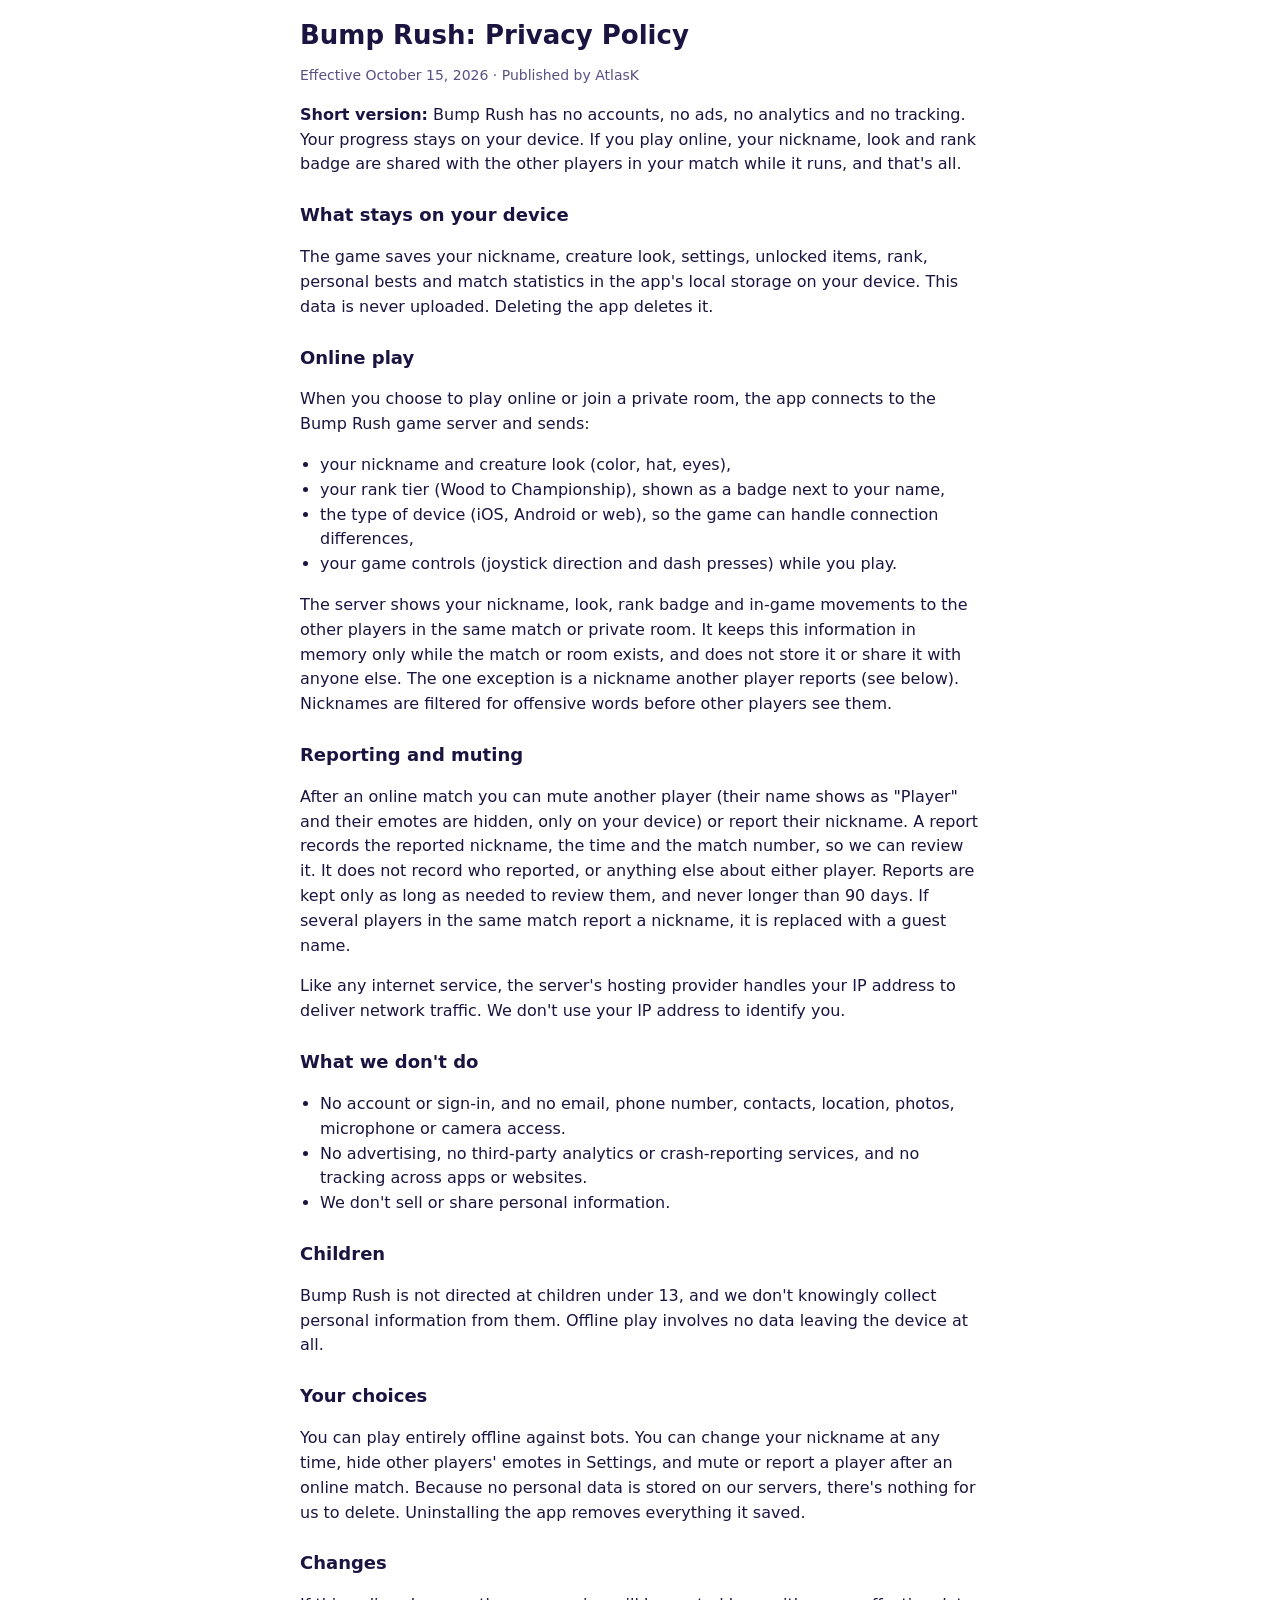
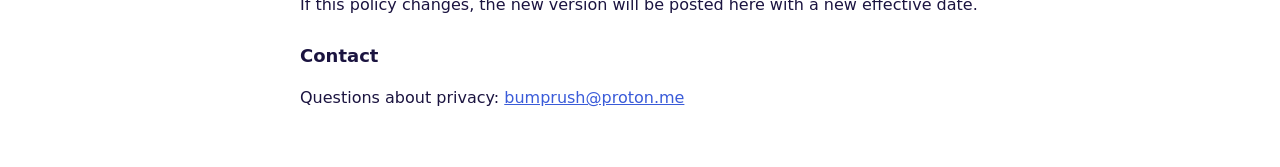
==== bumprush/privacy.html @ 60bdaece "Bump Rush: privacy, support and licenses pages; server settings file" ====
<!doctype html>
<html lang="en">
  <head>
    <meta charset="utf-8" />
    <meta name="viewport" content="width=device-width, initial-scale=1" />
    <title>Bump Rush: Privacy Policy</title>
    <link rel="stylesheet" href="legal.css" />
  </head>
  <body>
    <main>
      <h1>Bump Rush: Privacy Policy</h1>
      <p class="meta">Effective October 15, 2026 · Published by AtlasK</p>

      <p><strong>Short version:</strong> Bump Rush has no accounts, no ads, no analytics and no tracking. Your progress stays on your device. If you play online, your nickname, look and rank badge are shared with the other players in your match while it runs, and that's all.</p>

      <h2>What stays on your device</h2>
      <p>The game saves your nickname, creature look, settings, unlocked items, rank, personal bests and match statistics in the app's local storage on your device. This data is never uploaded. Deleting the app deletes it.</p>

      <h2>Online play</h2>
      <p>When you choose to play online or join a private room, the app connects to the Bump Rush game server and sends:</p>
      <ul>
        <li>your nickname and creature look (color, hat, eyes),</li>
        <li>your rank tier (Wood to Championship), shown as a badge next to your name,</li>
        <li>the type of device (iOS, Android or web), so the game can handle connection differences,</li>
        <li>your game controls (joystick direction and dash presses) while you play.</li>
      </ul>
      <p>The server shows your nickname, look, rank badge and in-game movements to the other players in the same match or private room. It keeps this information in memory only while the match or room exists, and does not store it or share it with anyone else. The one exception is a nickname another player reports (see below). Nicknames are filtered for offensive words before other players see them.</p>
      <h2>Reporting and muting</h2>
      <p>After an online match you can mute another player (their name shows as "Player" and their emotes are hidden, only on your device) or report their nickname. A report records the reported nickname, the time and the match number, so we can review it. It does not record who reported, or anything else about either player. Reports are kept only as long as needed to review them, and never longer than 90 days. If several players in the same match report a nickname, it is replaced with a guest name.</p>
      <p>Like any internet service, the server's hosting provider handles your IP address to deliver network traffic. We don't use your IP address to identify you.</p>

      <h2>What we don't do</h2>
      <ul>
        <li>No account or sign-in, and no email, phone number, contacts, location, photos, microphone or camera access.</li>
        <li>No advertising, no third-party analytics or crash-reporting services, and no tracking across apps or websites.</li>
        <li>We don't sell or share personal information.</li>
      </ul>

      <h2>Children</h2>
      <p>Bump Rush is not directed at children under 13, and we don't knowingly collect personal information from them. Offline play involves no data leaving the device at all.</p>

      <h2>Your choices</h2>
      <p>You can play entirely offline against bots. You can change your nickname at any time, hide other players' emotes in Settings, and mute or report a player after an online match. Because no personal data is stored on our servers, there's nothing for us to delete. Uninstalling the app removes everything it saved.</p>

      <h2>Changes</h2>
      <p>If this policy changes, the new version will be posted here with a new effective date.</p>

      <h2>Contact</h2>
      <p>Questions about privacy: <a href="mailto:bumprush@proton.me">bumprush@proton.me</a></p>
    </main>
  </body>
</html>
---- bumprush/legal.css ----
:root {
  --bg: #ffffff;
  --text: #1b1440;
  --muted: #5a5080;
  --link: #3a5bd9;
  color-scheme: light dark;
}

@media (prefers-color-scheme: dark) {
  :root {
    --bg: #17112f;
    --text: #f1eeff;
    --muted: #b7aedf;
    --link: #8fb4ff;
  }
}

body {
  margin: 0;
  background: var(--bg);
  color: var(--text);
  font: 16px/1.55 ui-rounded, 'Segoe UI', system-ui, -apple-system, Roboto, sans-serif;
}

main {
  max-width: 680px;
  margin: 0 auto;
  padding: 20px 16px 40px;
}

h1 {
  font-size: 26px;
  line-height: 1.2;
  margin: 0 0 6px;
}

h2 {
  font-size: 18px;
  margin: 24px 0 6px;
}

.meta {
  color: var(--muted);
  font-size: 14px;
}

a {
  color: var(--link);
}

ul {
  padding-left: 20px;
}

pre {
  white-space: pre-wrap;
  font-size: 12px;
  color: var(--muted);
}
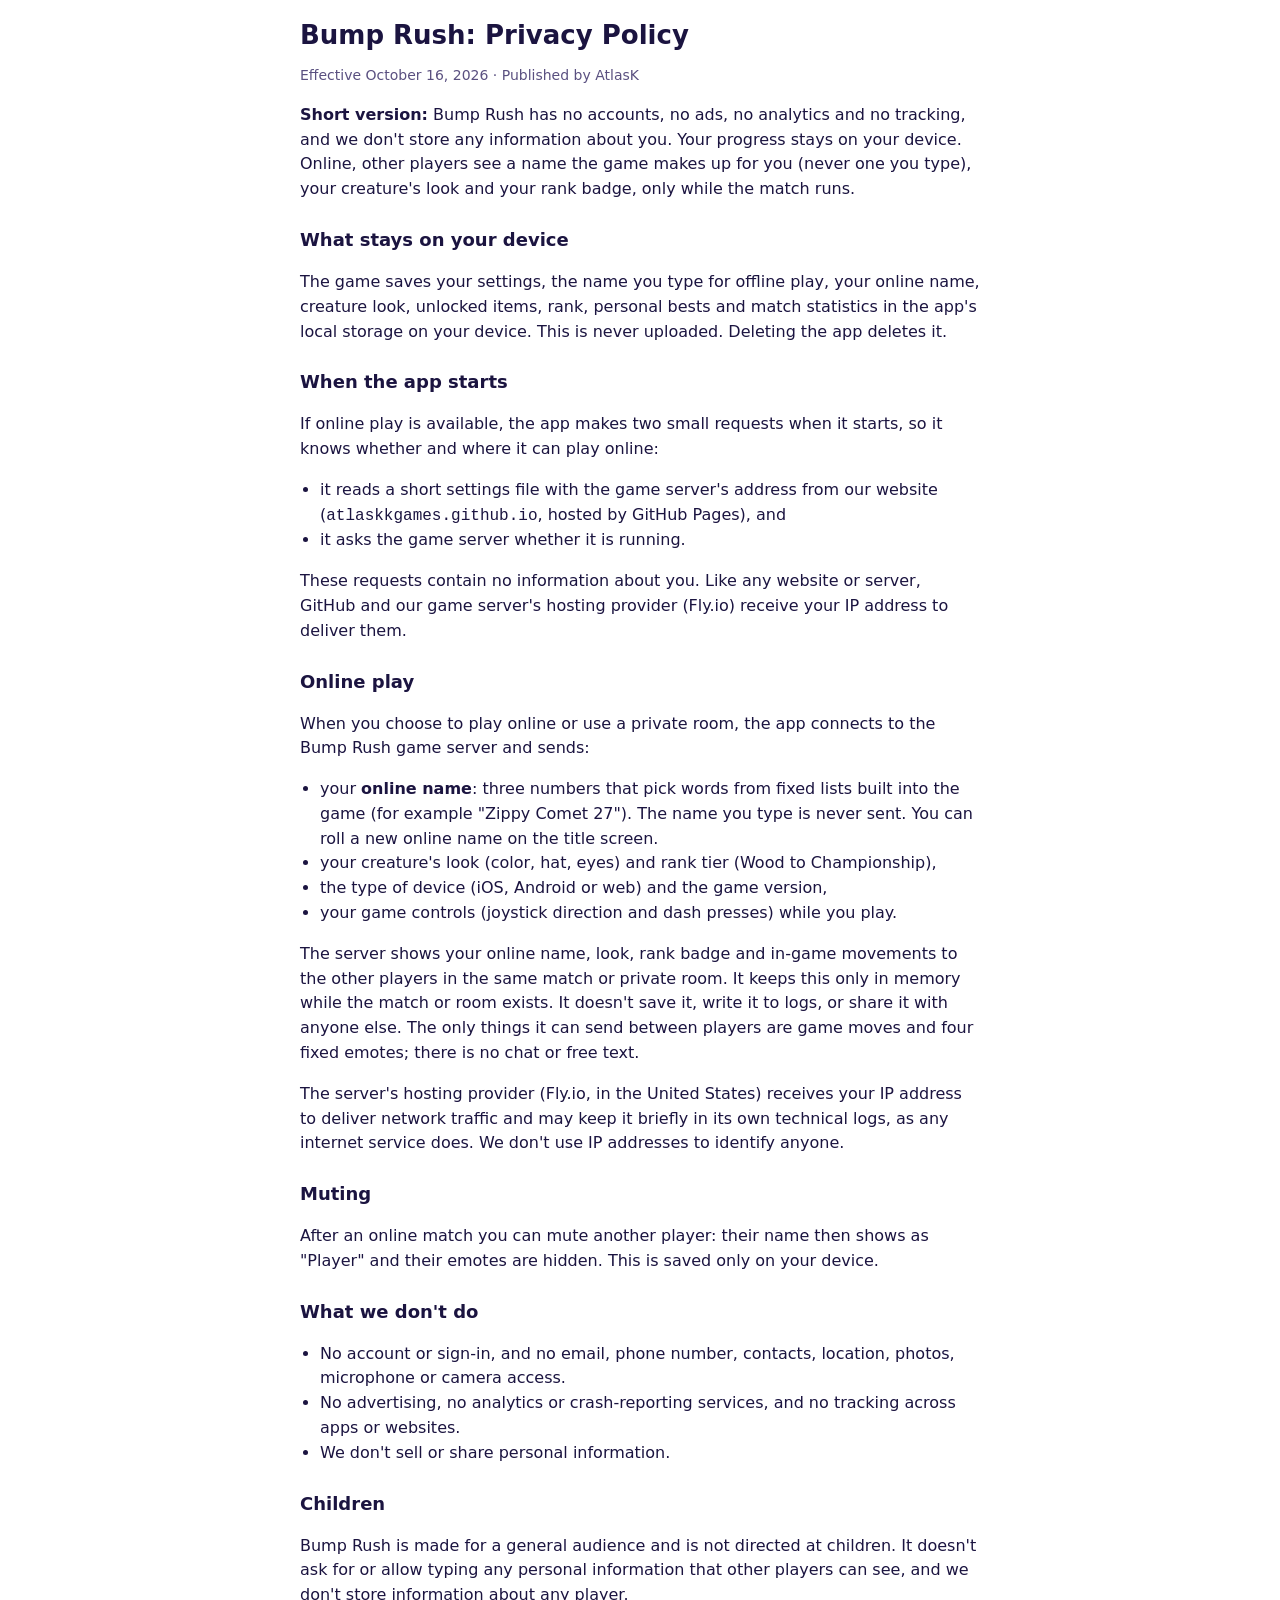
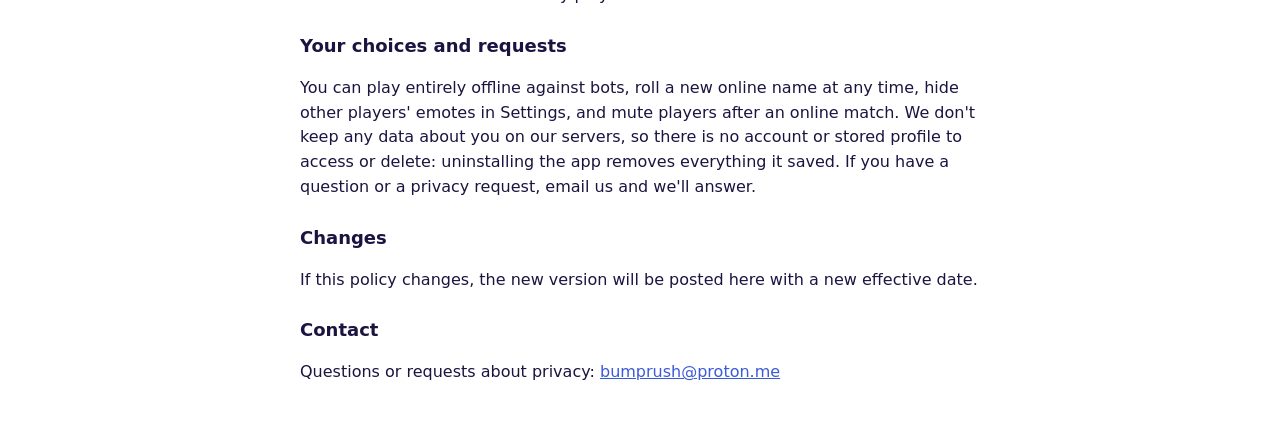
==== commit 0e3f9f50: "Bump Rush: privacy policy for game-assigned names; licenses with full texts" ====
--- a/bumprush/privacy.html
+++ b/bumprush/privacy.html
@@ -9,44 +9,53 @@
   <body>
     <main>
       <h1>Bump Rush: Privacy Policy</h1>
-      <p class="meta">Effective October 15, 2026 · Published by AtlasK</p>
+      <p class="meta">Effective October 16, 2026 · Published by AtlasK</p>
 
-      <p><strong>Short version:</strong> Bump Rush has no accounts, no ads, no analytics and no tracking. Your progress stays on your device. If you play online, your nickname, look and rank badge are shared with the other players in your match while it runs, and that's all.</p>
+      <p><strong>Short version:</strong> Bump Rush has no accounts, no ads, no analytics and no tracking, and we don't store any information about you. Your progress stays on your device. Online, other players see a name the game makes up for you (never one you type), your creature's look and your rank badge, only while the match runs.</p>
 
       <h2>What stays on your device</h2>
-      <p>The game saves your nickname, creature look, settings, unlocked items, rank, personal bests and match statistics in the app's local storage on your device. This data is never uploaded. Deleting the app deletes it.</p>
+      <p>The game saves your settings, the name you type for offline play, your online name, creature look, unlocked items, rank, personal bests and match statistics in the app's local storage on your device. This is never uploaded. Deleting the app deletes it.</p>
+
+      <h2>When the app starts</h2>
+      <p>If online play is available, the app makes two small requests when it starts, so it knows whether and where it can play online:</p>
+      <ul>
+        <li>it reads a short settings file with the game server's address from our website (<code>atlaskkgames.github.io</code>, hosted by GitHub Pages), and</li>
+        <li>it asks the game server whether it is running.</li>
+      </ul>
+      <p>These requests contain no information about you. Like any website or server, GitHub and our game server's hosting provider (Fly.io) receive your IP address to deliver them.</p>
 
       <h2>Online play</h2>
-      <p>When you choose to play online or join a private room, the app connects to the Bump Rush game server and sends:</p>
+      <p>When you choose to play online or use a private room, the app connects to the Bump Rush game server and sends:</p>
       <ul>
-        <li>your nickname and creature look (color, hat, eyes),</li>
-        <li>your rank tier (Wood to Championship), shown as a badge next to your name,</li>
-        <li>the type of device (iOS, Android or web), so the game can handle connection differences,</li>
+        <li>your <strong>online name</strong>: three numbers that pick words from fixed lists built into the game (for example "Zippy Comet 27"). The name you type is never sent. You can roll a new online name on the title screen.</li>
+        <li>your creature's look (color, hat, eyes) and rank tier (Wood to Championship),</li>
+        <li>the type of device (iOS, Android or web) and the game version,</li>
         <li>your game controls (joystick direction and dash presses) while you play.</li>
       </ul>
-      <p>The server shows your nickname, look, rank badge and in-game movements to the other players in the same match or private room. It keeps this information in memory only while the match or room exists, and does not store it or share it with anyone else. The one exception is a nickname another player reports (see below). Nicknames are filtered for offensive words before other players see them.</p>
-      <h2>Reporting and muting</h2>
-      <p>After an online match you can mute another player (their name shows as "Player" and their emotes are hidden, only on your device) or report their nickname. A report records the reported nickname, the time and the match number, so we can review it. It does not record who reported, or anything else about either player. Reports are kept only as long as needed to review them, and never longer than 90 days. If several players in the same match report a nickname, it is replaced with a guest name.</p>
-      <p>Like any internet service, the server's hosting provider handles your IP address to deliver network traffic. We don't use your IP address to identify you.</p>
+      <p>The server shows your online name, look, rank badge and in-game movements to the other players in the same match or private room. It keeps this only in memory while the match or room exists. It doesn't save it, write it to logs, or share it with anyone else. The only things it can send between players are game moves and four fixed emotes; there is no chat or free text.</p>
+      <p>The server's hosting provider (Fly.io, in the United States) receives your IP address to deliver network traffic and may keep it briefly in its own technical logs, as any internet service does. We don't use IP addresses to identify anyone.</p>
+
+      <h2>Muting</h2>
+      <p>After an online match you can mute another player: their name then shows as "Player" and their emotes are hidden. This is saved only on your device.</p>
 
       <h2>What we don't do</h2>
       <ul>
         <li>No account or sign-in, and no email, phone number, contacts, location, photos, microphone or camera access.</li>
-        <li>No advertising, no third-party analytics or crash-reporting services, and no tracking across apps or websites.</li>
+        <li>No advertising, no analytics or crash-reporting services, and no tracking across apps or websites.</li>
         <li>We don't sell or share personal information.</li>
       </ul>
 
       <h2>Children</h2>
-      <p>Bump Rush is not directed at children under 13, and we don't knowingly collect personal information from them. Offline play involves no data leaving the device at all.</p>
+      <p>Bump Rush is made for a general audience and is not directed at children. It doesn't ask for or allow typing any personal information that other players can see, and we don't store information about any player.</p>
 
-      <h2>Your choices</h2>
-      <p>You can play entirely offline against bots. You can change your nickname at any time, hide other players' emotes in Settings, and mute or report a player after an online match. Because no personal data is stored on our servers, there's nothing for us to delete. Uninstalling the app removes everything it saved.</p>
+      <h2>Your choices and requests</h2>
+      <p>You can play entirely offline against bots, roll a new online name at any time, hide other players' emotes in Settings, and mute players after an online match. We don't keep any data about you on our servers, so there is no account or stored profile to access or delete: uninstalling the app removes everything it saved. If you have a question or a privacy request, email us and we'll answer.</p>
 
       <h2>Changes</h2>
       <p>If this policy changes, the new version will be posted here with a new effective date.</p>
 
       <h2>Contact</h2>
-      <p>Questions about privacy: <a href="mailto:bumprush@proton.me">bumprush@proton.me</a></p>
+      <p>Questions or requests about privacy: <a href="mailto:bumprush@proton.me">bumprush@proton.me</a></p>
     </main>
   </body>
 </html>
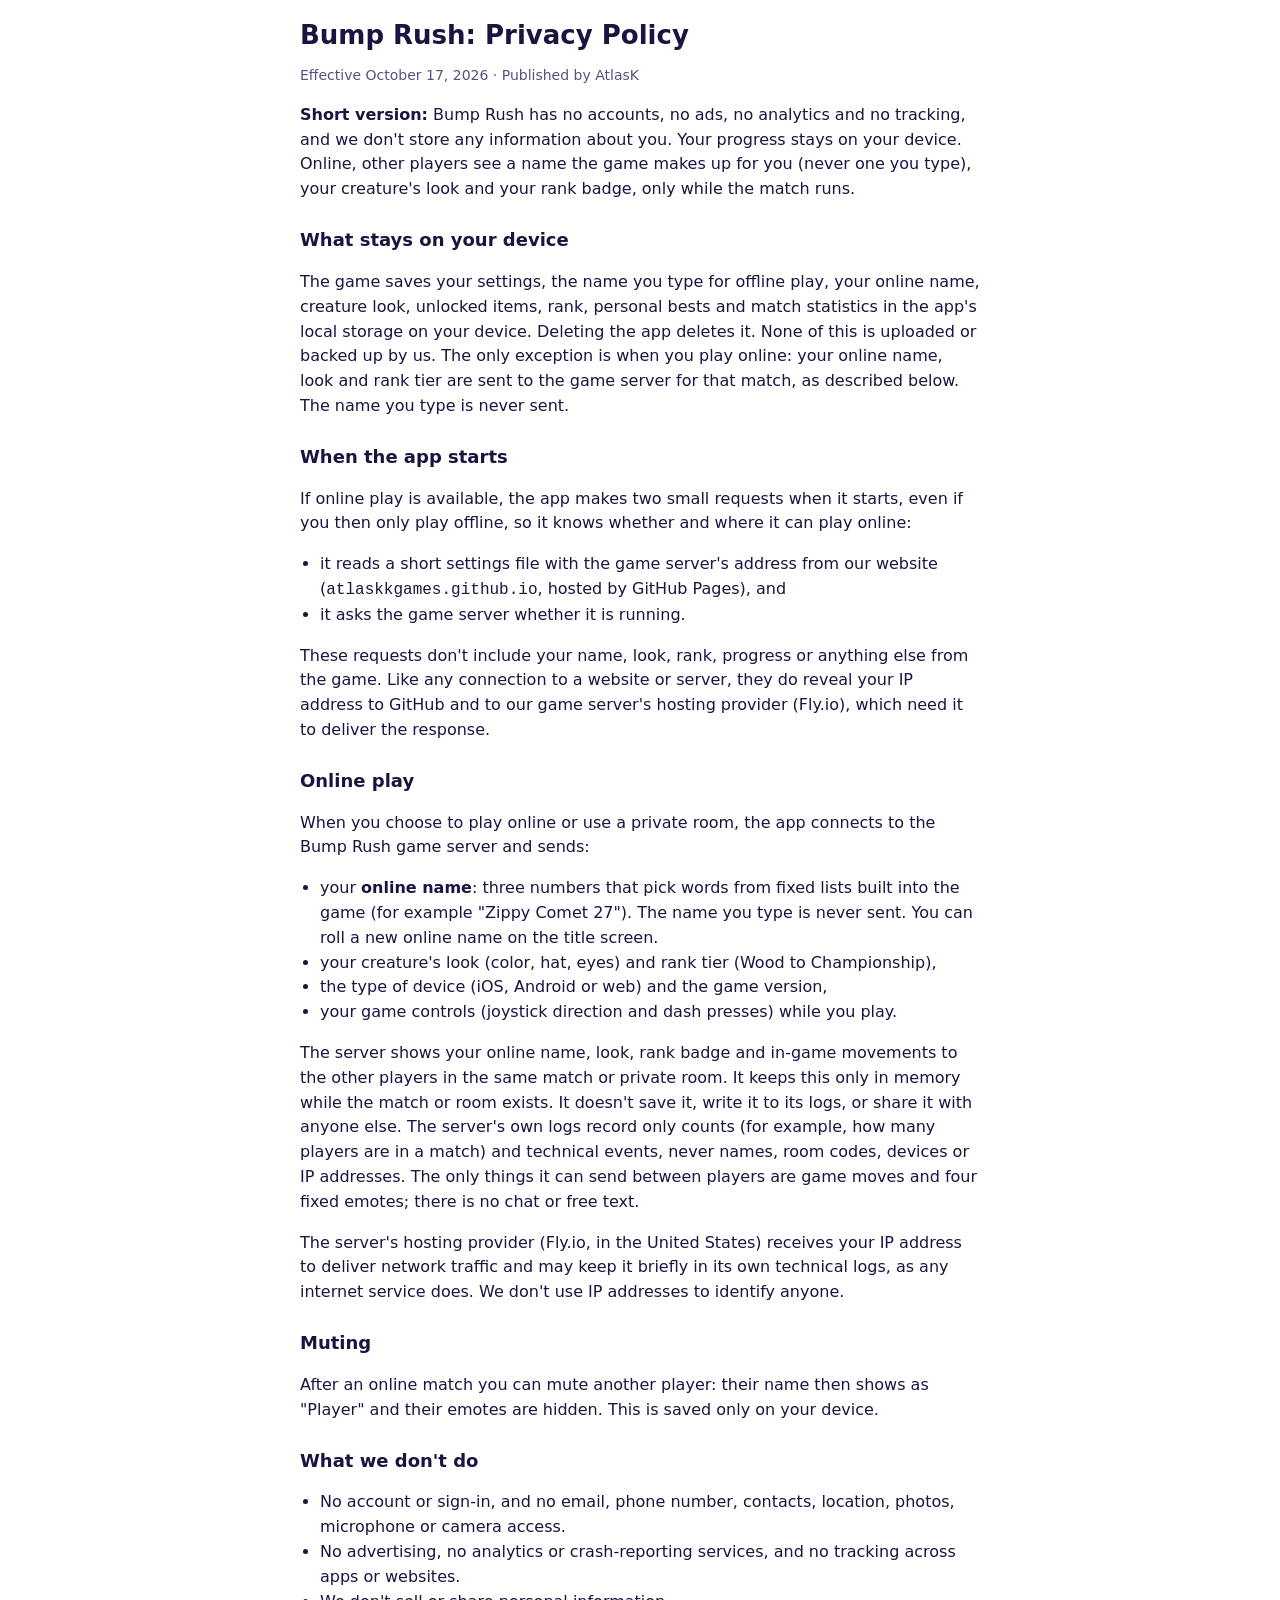
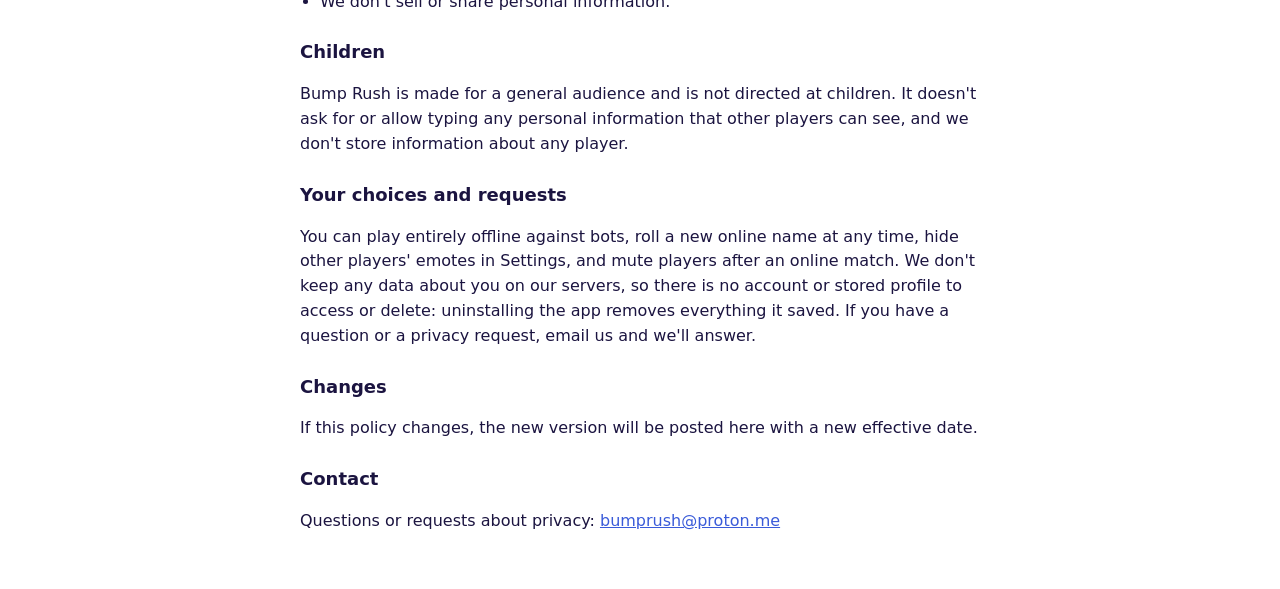
==== commit ee47a9f6: "Bump Rush privacy policy: exact wording on uploads, startup requests and server logs" ====
--- a/bumprush/privacy.html
+++ b/bumprush/privacy.html
@@ -9,20 +9,20 @@
   <body>
     <main>
       <h1>Bump Rush: Privacy Policy</h1>
-      <p class="meta">Effective October 16, 2026 · Published by AtlasK</p>
+      <p class="meta">Effective October 17, 2026 · Published by AtlasK</p>
 
       <p><strong>Short version:</strong> Bump Rush has no accounts, no ads, no analytics and no tracking, and we don't store any information about you. Your progress stays on your device. Online, other players see a name the game makes up for you (never one you type), your creature's look and your rank badge, only while the match runs.</p>
 
       <h2>What stays on your device</h2>
-      <p>The game saves your settings, the name you type for offline play, your online name, creature look, unlocked items, rank, personal bests and match statistics in the app's local storage on your device. This is never uploaded. Deleting the app deletes it.</p>
+      <p>The game saves your settings, the name you type for offline play, your online name, creature look, unlocked items, rank, personal bests and match statistics in the app's local storage on your device. Deleting the app deletes it. None of this is uploaded or backed up by us. The only exception is when you play online: your online name, look and rank tier are sent to the game server for that match, as described below. The name you type is never sent.</p>
 
       <h2>When the app starts</h2>
-      <p>If online play is available, the app makes two small requests when it starts, so it knows whether and where it can play online:</p>
+      <p>If online play is available, the app makes two small requests when it starts, even if you then only play offline, so it knows whether and where it can play online:</p>
       <ul>
         <li>it reads a short settings file with the game server's address from our website (<code>atlaskkgames.github.io</code>, hosted by GitHub Pages), and</li>
         <li>it asks the game server whether it is running.</li>
       </ul>
-      <p>These requests contain no information about you. Like any website or server, GitHub and our game server's hosting provider (Fly.io) receive your IP address to deliver them.</p>
+      <p>These requests don't include your name, look, rank, progress or anything else from the game. Like any connection to a website or server, they do reveal your IP address to GitHub and to our game server's hosting provider (Fly.io), which need it to deliver the response.</p>
 
       <h2>Online play</h2>
       <p>When you choose to play online or use a private room, the app connects to the Bump Rush game server and sends:</p>
@@ -32,7 +32,7 @@
         <li>the type of device (iOS, Android or web) and the game version,</li>
         <li>your game controls (joystick direction and dash presses) while you play.</li>
       </ul>
-      <p>The server shows your online name, look, rank badge and in-game movements to the other players in the same match or private room. It keeps this only in memory while the match or room exists. It doesn't save it, write it to logs, or share it with anyone else. The only things it can send between players are game moves and four fixed emotes; there is no chat or free text.</p>
+      <p>The server shows your online name, look, rank badge and in-game movements to the other players in the same match or private room. It keeps this only in memory while the match or room exists. It doesn't save it, write it to its logs, or share it with anyone else. The server's own logs record only counts (for example, how many players are in a match) and technical events, never names, room codes, devices or IP addresses. The only things it can send between players are game moves and four fixed emotes; there is no chat or free text.</p>
       <p>The server's hosting provider (Fly.io, in the United States) receives your IP address to deliver network traffic and may keep it briefly in its own technical logs, as any internet service does. We don't use IP addresses to identify anyone.</p>
 
       <h2>Muting</h2>
